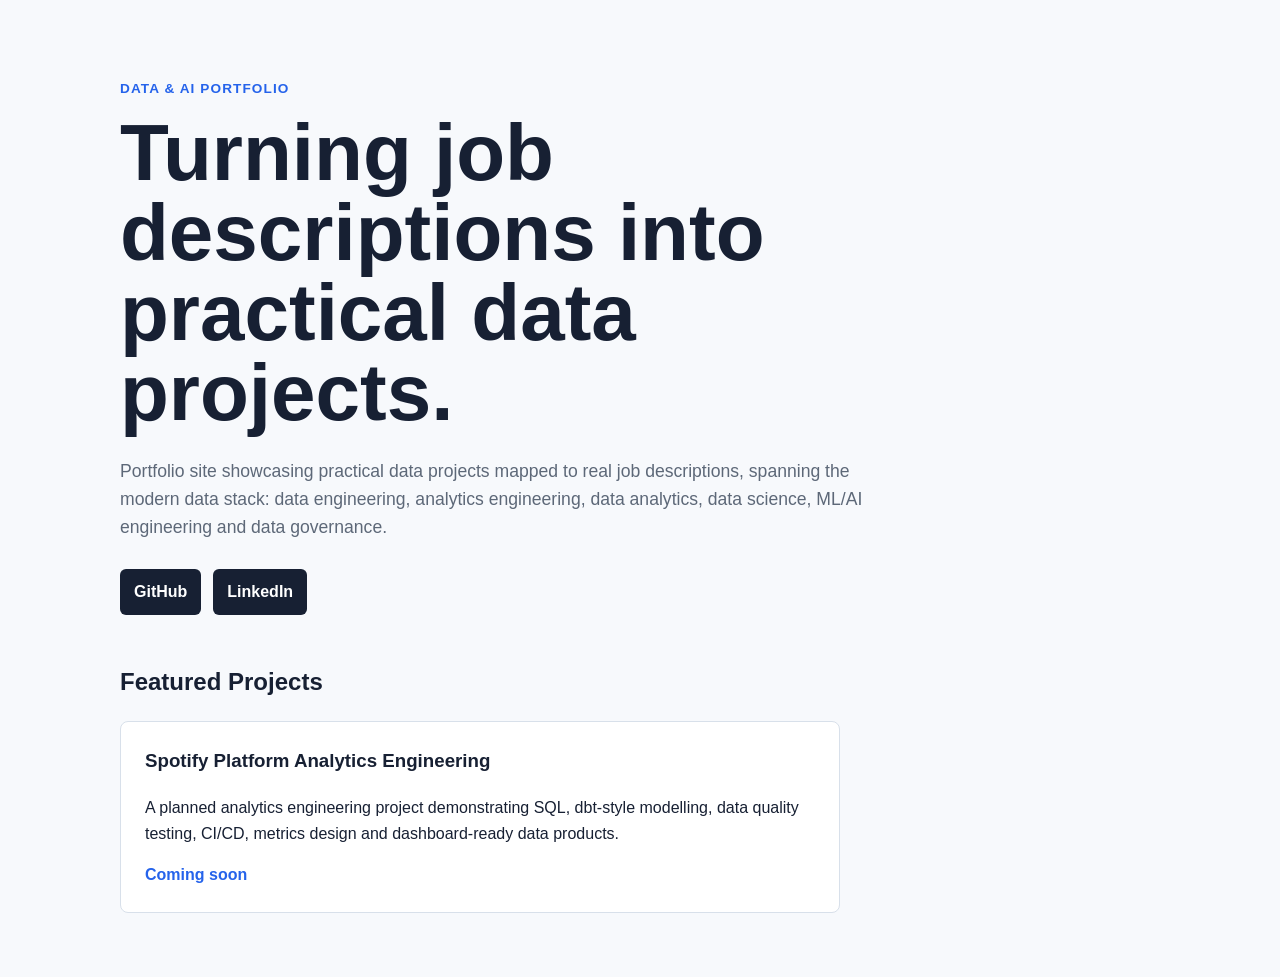
==== index.html @ 5b8fafe8 "Add homepage content" ====
<!DOCTYPE html>
<html lang="en">
<head>
  <meta charset="UTF-8" />
  <meta name="viewport" content="width=device-width, initial-scale=1.0" />
  <title>Kwame Nana Owusu-Afriyie | Data & AI Portfolio</title>
  <link rel="stylesheet" href="styles.css" />
</head>
<body>
  <main class="page">
    <section class="hero">
      <p class="eyebrow">Data & AI Portfolio</p>
      <h1>Turning job descriptions into practical data projects.</h1>
      <p class="intro">
        Portfolio site showcasing practical data projects mapped to real job descriptions,
        spanning the modern data stack: data engineering, analytics engineering, data analytics,
        data science, ML/AI engineering and data governance.
      </p>
      <div class="links">
        <a href="https://github.com/NanaKwameAfriyie">GitHub</a>
        <a href="https://www.linkedin.com/in/nana-kwame-owusu-afriyie">LinkedIn</a>
      </div>
    </section>

    <section>
      <h2>Featured Projects</h2>
      <article class="project-card">
        <h3>Spotify Platform Analytics Engineering</h3>
        <p>
          A planned analytics engineering project demonstrating SQL, dbt-style modelling,
          data quality testing, CI/CD, metrics design and dashboard-ready data products.
        </p>
        <span>Coming soon</span>
      </article>
    </section>
  </main>

  <script src="script.js"></script>
</body>
</html>
---- styles.css ----
:root {
  --bg: #f7f9fc;
  --text: #172033;
  --muted: #5d6878;
  --card: #ffffff;
  --accent: #2563eb;
  --border: #d8e0ea;
}

* {
  box-sizing: border-box;
}

body {
  margin: 0;
  font-family: Arial, Helvetica, sans-serif;
  background: var(--bg);
  color: var(--text);
  line-height: 1.6;
}

.page {
  width: min(1040px, calc(100% - 32px));
  margin: 0 auto;
  padding: 64px 0;
}

.hero {
  margin-bottom: 48px;
}

.eyebrow {
  color: var(--accent);
  font-weight: 700;
  text-transform: uppercase;
  letter-spacing: 0.08em;
  font-size: 0.85rem;
}

h1 {
  max-width: 820px;
  font-size: clamp(2.4rem, 7vw, 5rem);
  line-height: 1;
  margin: 0 0 24px;
}

.intro {
  max-width: 760px;
  color: var(--muted);
  font-size: 1.1rem;
}

.links {
  display: flex;
  gap: 12px;
  flex-wrap: wrap;
  margin-top: 28px;
}

.links a {
  color: white;
  background: var(--text);
  padding: 10px 14px;
  text-decoration: none;
  border-radius: 6px;
  font-weight: 700;
}

.project-card {
  background: var(--card);
  border: 1px solid var(--border);
  border-radius: 8px;
  padding: 24px;
  max-width: 720px;
}

.project-card h3 {
  margin-top: 0;
}

.project-card span {
  color: var(--accent);
  font-weight: 700;
}
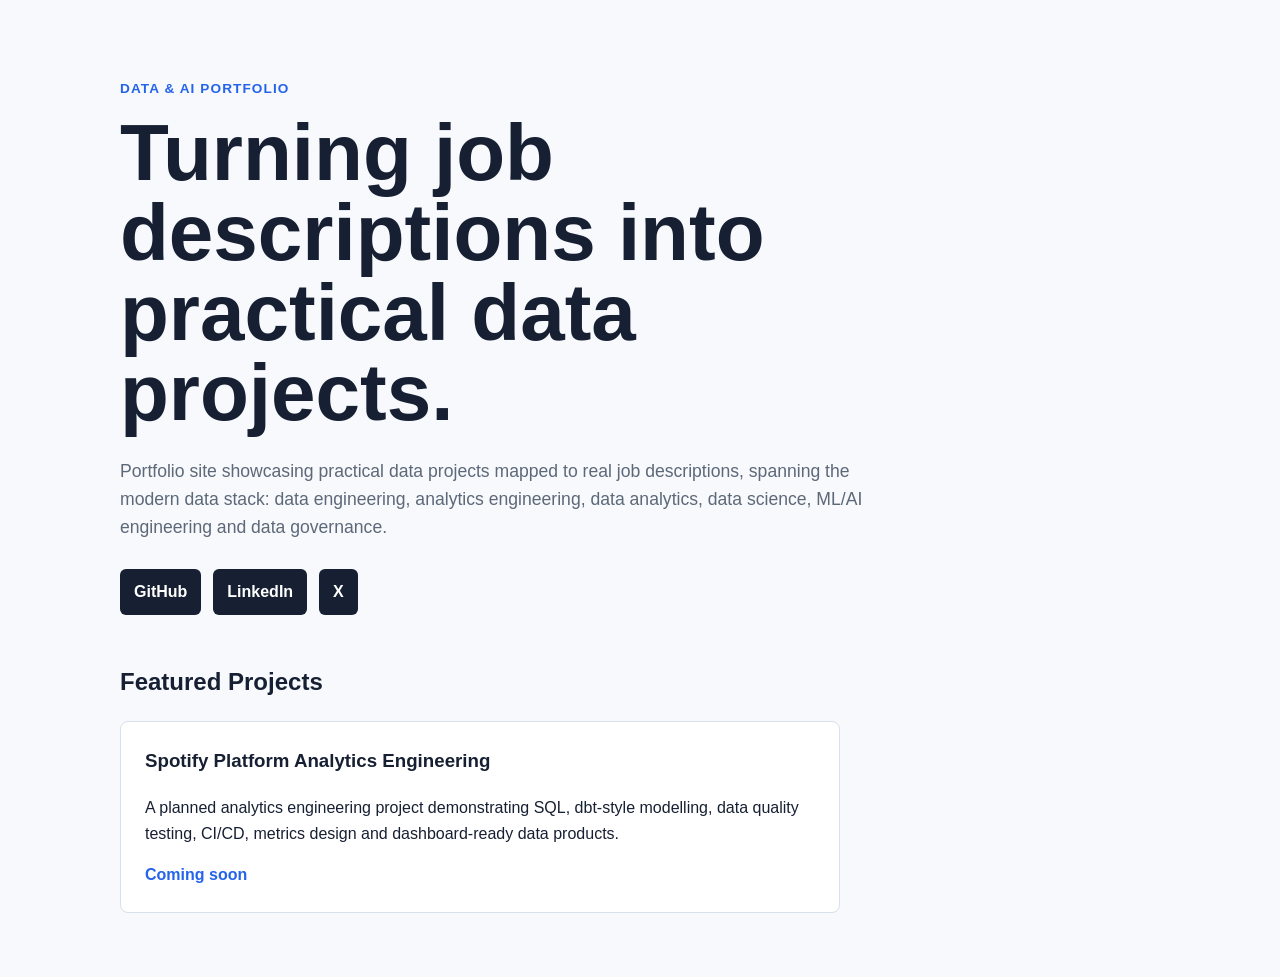
==== commit 1cf228c9: "Add X profile link" ====
--- a/index.html
+++ b/index.html
@@ -19,6 +19,7 @@
       <div class="links">
         <a href="https://github.com/NanaKwameAfriyie">GitHub</a>
         <a href="https://www.linkedin.com/in/nana-kwame-owusu-afriyie">LinkedIn</a>
+        <a href="https://x.com/nanaktweet">X</a>
       </div>
     </section>
 
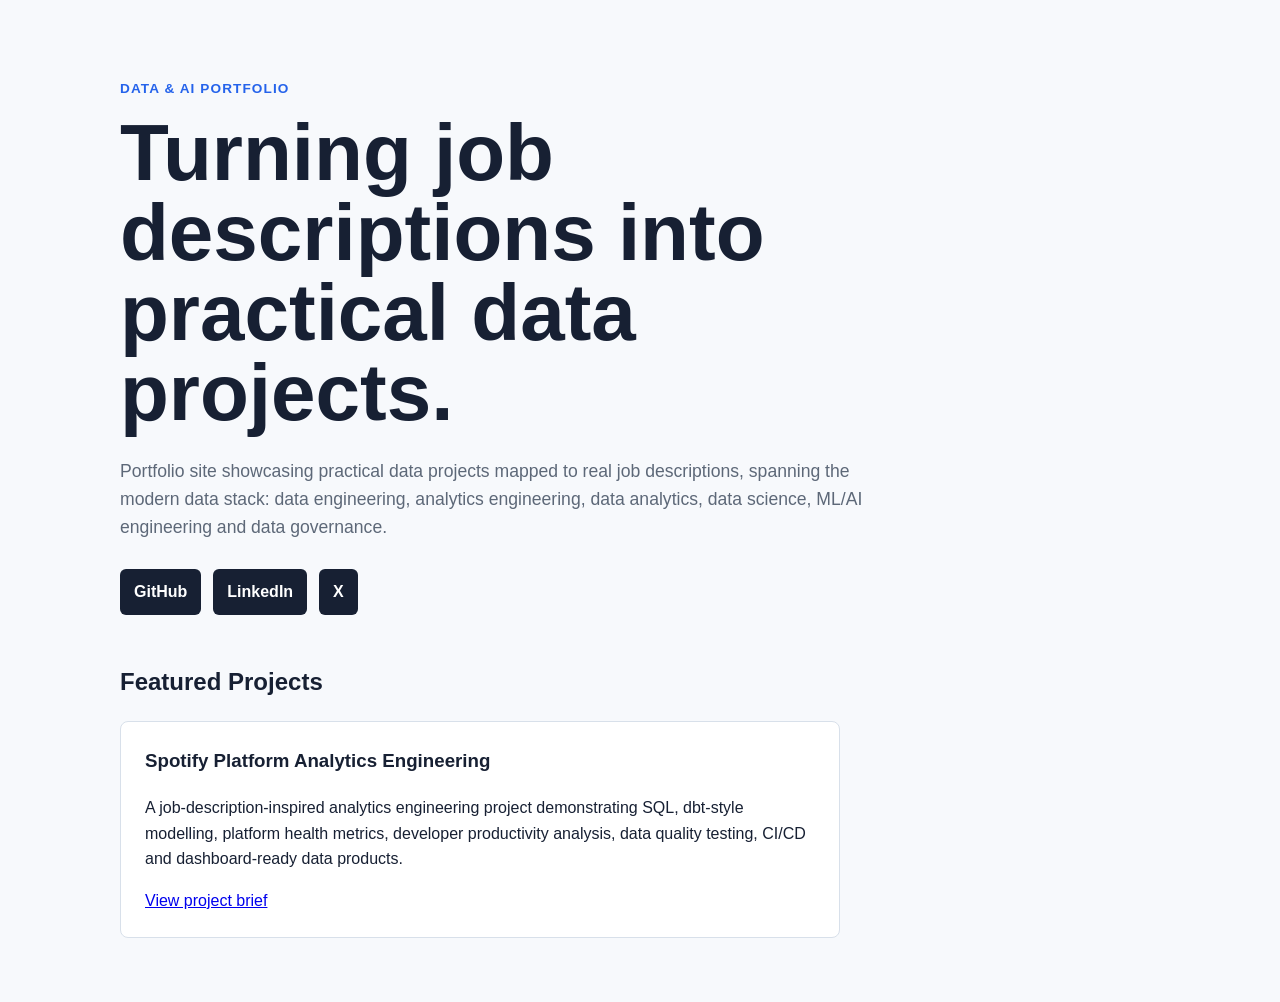
==== commit 274b3961: "Add Spotify analytics engineering project page" ====
--- a/index.html
+++ b/index.html
@@ -17,9 +17,10 @@
         data science, ML/AI engineering and data governance.
       </p>
       <div class="links">
-        <a href="https://github.com/NanaKwameAfriyie">GitHub</a>
-        <a href="https://www.linkedin.com/in/nana-kwame-owusu-afriyie">LinkedIn</a>
-        <a href="https://x.com/nanaktweet">X</a>
+        <a href="https://github.com/NanaKwameAfriyie" target="_blank" rel="noopener noreferrer">GitHub</a>
+        <a href="https://www.linkedin.com/in/nana-kwame-owusu-afriyie" target="_blank" rel="noopener noreferrer">LinkedIn</a>
+        <a href="https://x.com/nanaktweet" target="_blank" rel="noopener noreferrer">X</a>
+
       </div>
     </section>
 
@@ -28,10 +29,11 @@
       <article class="project-card">
         <h3>Spotify Platform Analytics Engineering</h3>
         <p>
-          A planned analytics engineering project demonstrating SQL, dbt-style modelling,
-          data quality testing, CI/CD, metrics design and dashboard-ready data products.
+          A job-description-inspired analytics engineering project demonstrating SQL, dbt-style
+          modelling, platform health metrics, developer productivity analysis, data quality testing,
+          CI/CD and dashboard-ready data products.
         </p>
-        <span>Coming soon</span>
+        <a href="projects/spotify-analytics-engineer.html">View project brief</a>
       </article>
     </section>
   </main>
